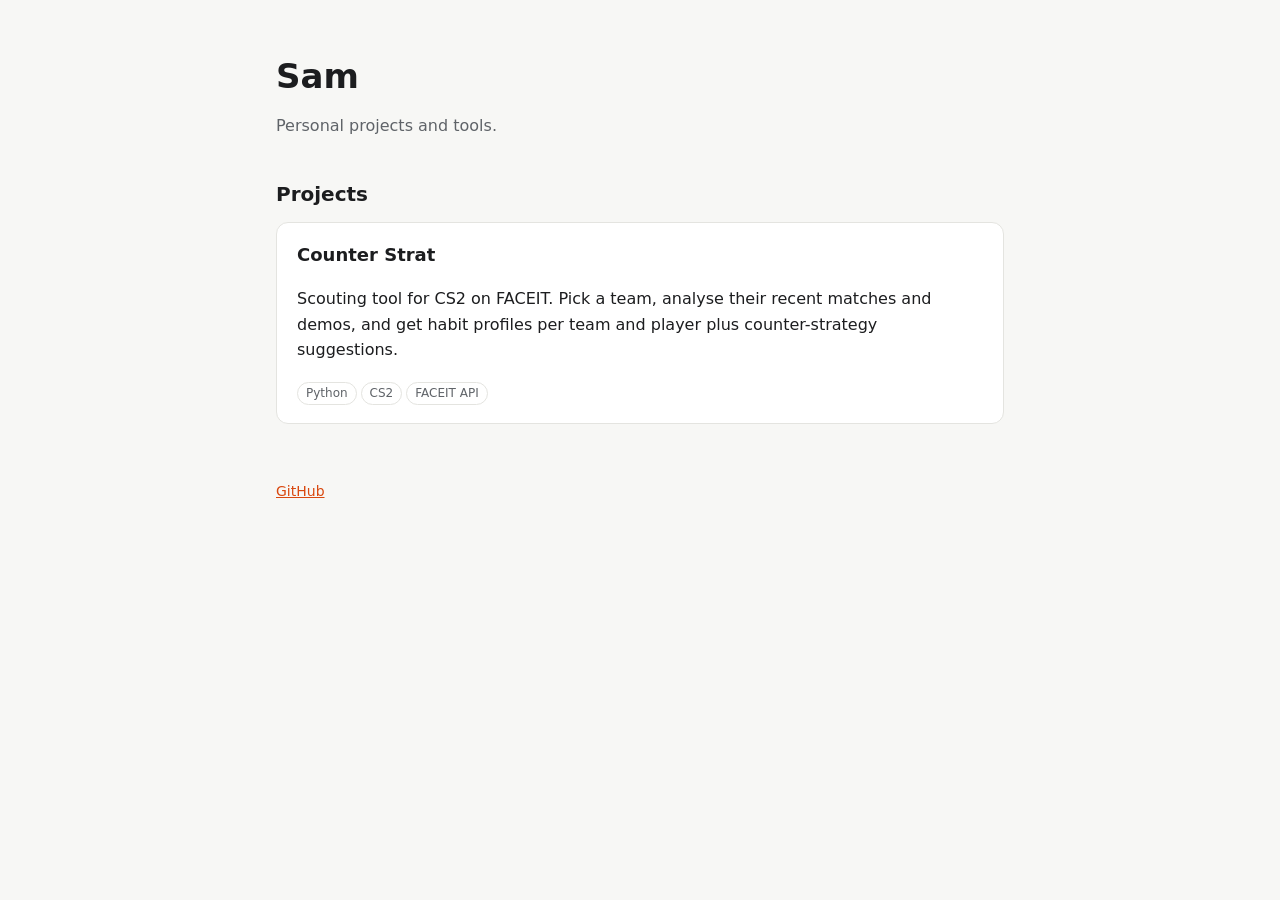
==== index.html @ d6b8cf2e "Set up personal site with Counter Strat project page Co-Authored-By: Claude Opus 5.5 <noreply@anthro" ====
<!doctype html>
<html lang="en">
<head>
<meta charset="utf-8">
<meta name="viewport" content="width=device-width, initial-scale=1">
<title>Sam's Projects</title>
<meta name="description" content="Personal projects by Sam.">
<link rel="stylesheet" href="assets/style.css">
</head>
<body>
<main>
  <h1>Sam</h1>
  <p class="muted">Personal projects and tools.</p>

  <h2>Projects</h2>
  <a class="card" href="counter-strat/">
    <h3>Counter Strat</h3>
    <p>Scouting tool for CS2 on FACEIT. Pick a team, analyse their recent matches and demos, and get habit
      profiles per team and player plus counter-strategy suggestions.</p>
    <span class="tag">Python</span><span class="tag">CS2</span><span class="tag">FACEIT API</span>
  </a>

  <footer><a href="https://github.com/vandensp">GitHub</a></footer>
</main>
</body>
</html>
---- assets/style.css ----
:root{--bg:#f7f7f5;--card:#ffffff;--fg:#1c1d1f;--muted:#5f6368;--line:#e4e4e0;--acc:#d9480f}
@media (prefers-color-scheme:dark){:root:not([data-theme="light"]){--bg:#121315;--card:#1b1d20;--fg:#ececec;--muted:#a0a4aa;--line:#2c2f33;--acc:#ff8a4c}}
:root[data-theme="dark"]{--bg:#121315;--card:#1b1d20;--fg:#ececec;--muted:#a0a4aa;--line:#2c2f33;--acc:#ff8a4c}
*{box-sizing:border-box}
body{margin:0;background:var(--bg);color:var(--fg);font:16px/1.6 system-ui,-apple-system,"Segoe UI",sans-serif}
main{max-width:760px;margin:0 auto;padding:56px 16px 80px}
a{color:var(--acc)}
h1{font-size:34px;line-height:1.2;margin:0 0 8px}
h2{font-size:20px;margin:40px 0 12px}
.muted{color:var(--muted)}
.card{display:block;background:var(--card);border:1px solid var(--line);border-radius:12px;padding:18px 20px;margin:12px 0;text-decoration:none;color:inherit}
a.card:hover{border-color:var(--acc)}
.card h3{margin:0 0 4px;font-size:18px}
.tag{display:inline-block;font-size:12px;padding:1px 8px;border:1px solid var(--line);border-radius:99px;color:var(--muted);margin-right:4px}
nav{font-size:14px;margin-bottom:32px}
ul{padding-left:20px}
code{background:var(--card);border:1px solid var(--line);border-radius:4px;padding:0 4px}
footer{margin-top:56px;font-size:14px;color:var(--muted)}
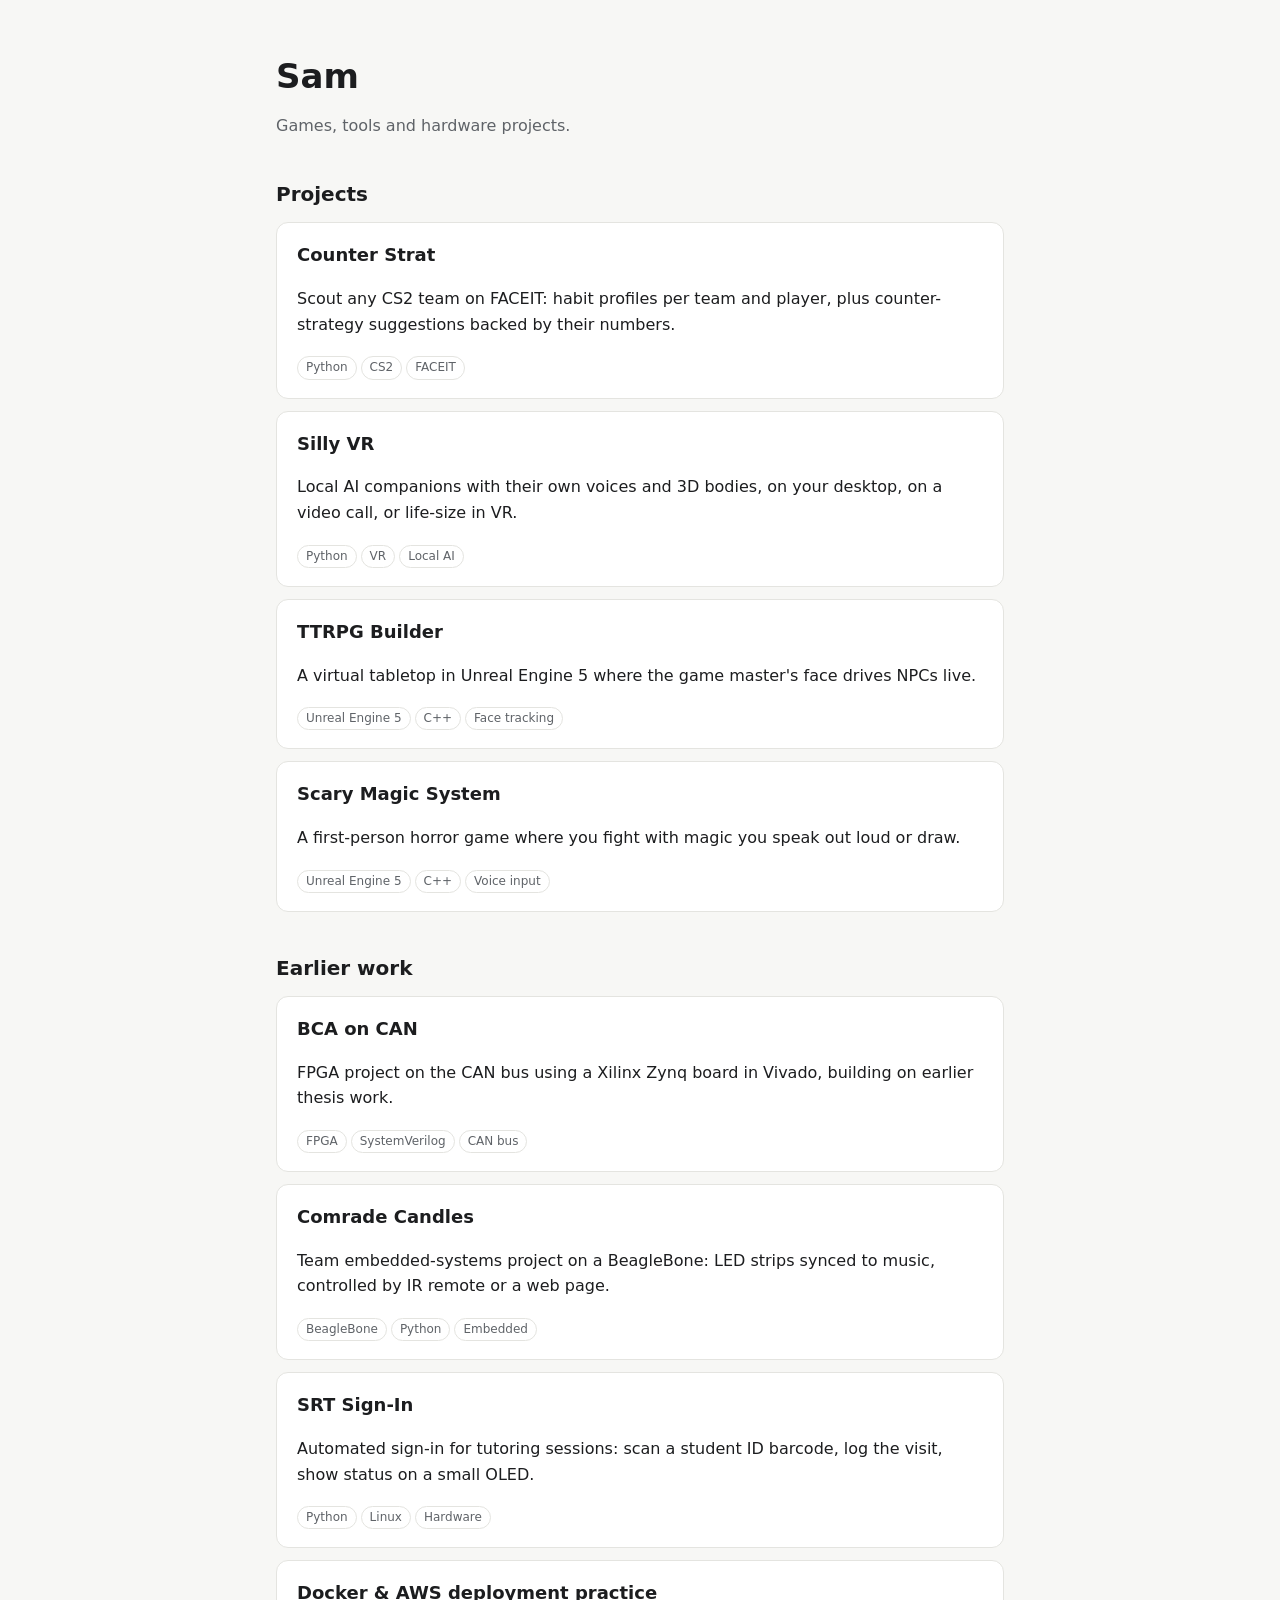
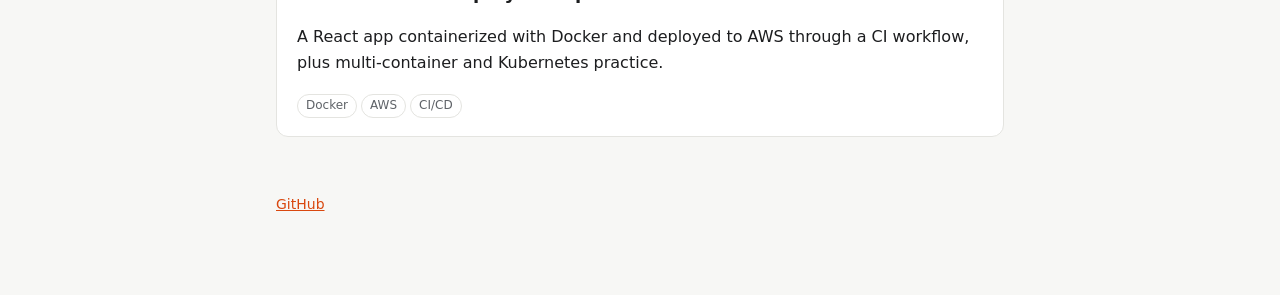
==== commit 4acc44d1: "Add project pages for Silly VR, TTRPG Builder and Scary Magic System Adds an Earlier work section, a" ====
--- a/index.html
+++ b/index.html
@@ -4,20 +4,56 @@
 <meta charset="utf-8">
 <meta name="viewport" content="width=device-width, initial-scale=1">
 <title>Sam's Projects</title>
-<meta name="description" content="Personal projects by Sam.">
+<meta name="description" content="Projects by Sam: games, tools and hardware.">
 <link rel="stylesheet" href="assets/style.css">
 </head>
 <body>
 <main>
   <h1>Sam</h1>
-  <p class="muted">Personal projects and tools.</p>
+  <p class="muted">Games, tools and hardware projects.</p>
 
   <h2>Projects</h2>
   <a class="card" href="counter-strat/">
     <h3>Counter Strat</h3>
-    <p>Scouting tool for CS2 on FACEIT. Pick a team, analyse their recent matches and demos, and get habit
-      profiles per team and player plus counter-strategy suggestions.</p>
-    <span class="tag">Python</span><span class="tag">CS2</span><span class="tag">FACEIT API</span>
+    <p>Scout any CS2 team on FACEIT: habit profiles per team and player, plus counter-strategy suggestions backed by their numbers.</p>
+    <span class="tag">Python</span><span class="tag">CS2</span><span class="tag">FACEIT</span>
+  </a>
+  <a class="card" href="silly-vr/">
+    <h3>Silly VR</h3>
+    <p>Local AI companions with their own voices and 3D bodies, on your desktop, on a video call, or life-size in VR.</p>
+    <span class="tag">Python</span><span class="tag">VR</span><span class="tag">Local AI</span>
+  </a>
+  <a class="card" href="ttrpg-builder/">
+    <h3>TTRPG Builder</h3>
+    <p>A virtual tabletop in Unreal Engine 5 where the game master's face drives NPCs live.</p>
+    <span class="tag">Unreal Engine 5</span><span class="tag">C++</span><span class="tag">Face tracking</span>
+  </a>
+  <a class="card" href="scary-magic-system/">
+    <h3>Scary Magic System</h3>
+    <p>A first-person horror game where you fight with magic you speak out loud or draw.</p>
+    <span class="tag">Unreal Engine 5</span><span class="tag">C++</span><span class="tag">Voice input</span>
+  </a>
+
+  <h2>Earlier work</h2>
+  <a class="card" href="https://github.com/vandensp/BCAonCAN">
+    <h3>BCA on CAN</h3>
+    <p>FPGA project on the CAN bus using a Xilinx Zynq board in Vivado, building on earlier thesis work.</p>
+    <span class="tag">FPGA</span><span class="tag">SystemVerilog</span><span class="tag">CAN bus</span>
+  </a>
+  <a class="card" href="https://github.com/rutantj/comrade-candles-ECE434">
+    <h3>Comrade Candles</h3>
+    <p>Team embedded-systems project on a BeagleBone: LED strips synced to music, controlled by IR remote or a web page.</p>
+    <span class="tag">BeagleBone</span><span class="tag">Python</span><span class="tag">Embedded</span>
+  </a>
+  <a class="card" href="https://github.com/vandensp/SRT-Sign-In">
+    <h3>SRT Sign-In</h3>
+    <p>Automated sign-in for tutoring sessions: scan a student ID barcode, log the visit, show status on a small OLED.</p>
+    <span class="tag">Python</span><span class="tag">Linux</span><span class="tag">Hardware</span>
+  </a>
+  <a class="card" href="https://github.com/vandensp/docker-react">
+    <h3>Docker &amp; AWS deployment practice</h3>
+    <p>A React app containerized with Docker and deployed to AWS through a CI workflow, plus multi-container and Kubernetes practice.</p>
+    <span class="tag">Docker</span><span class="tag">AWS</span><span class="tag">CI/CD</span>
   </a>
 
   <footer><a href="https://github.com/vandensp">GitHub</a></footer>
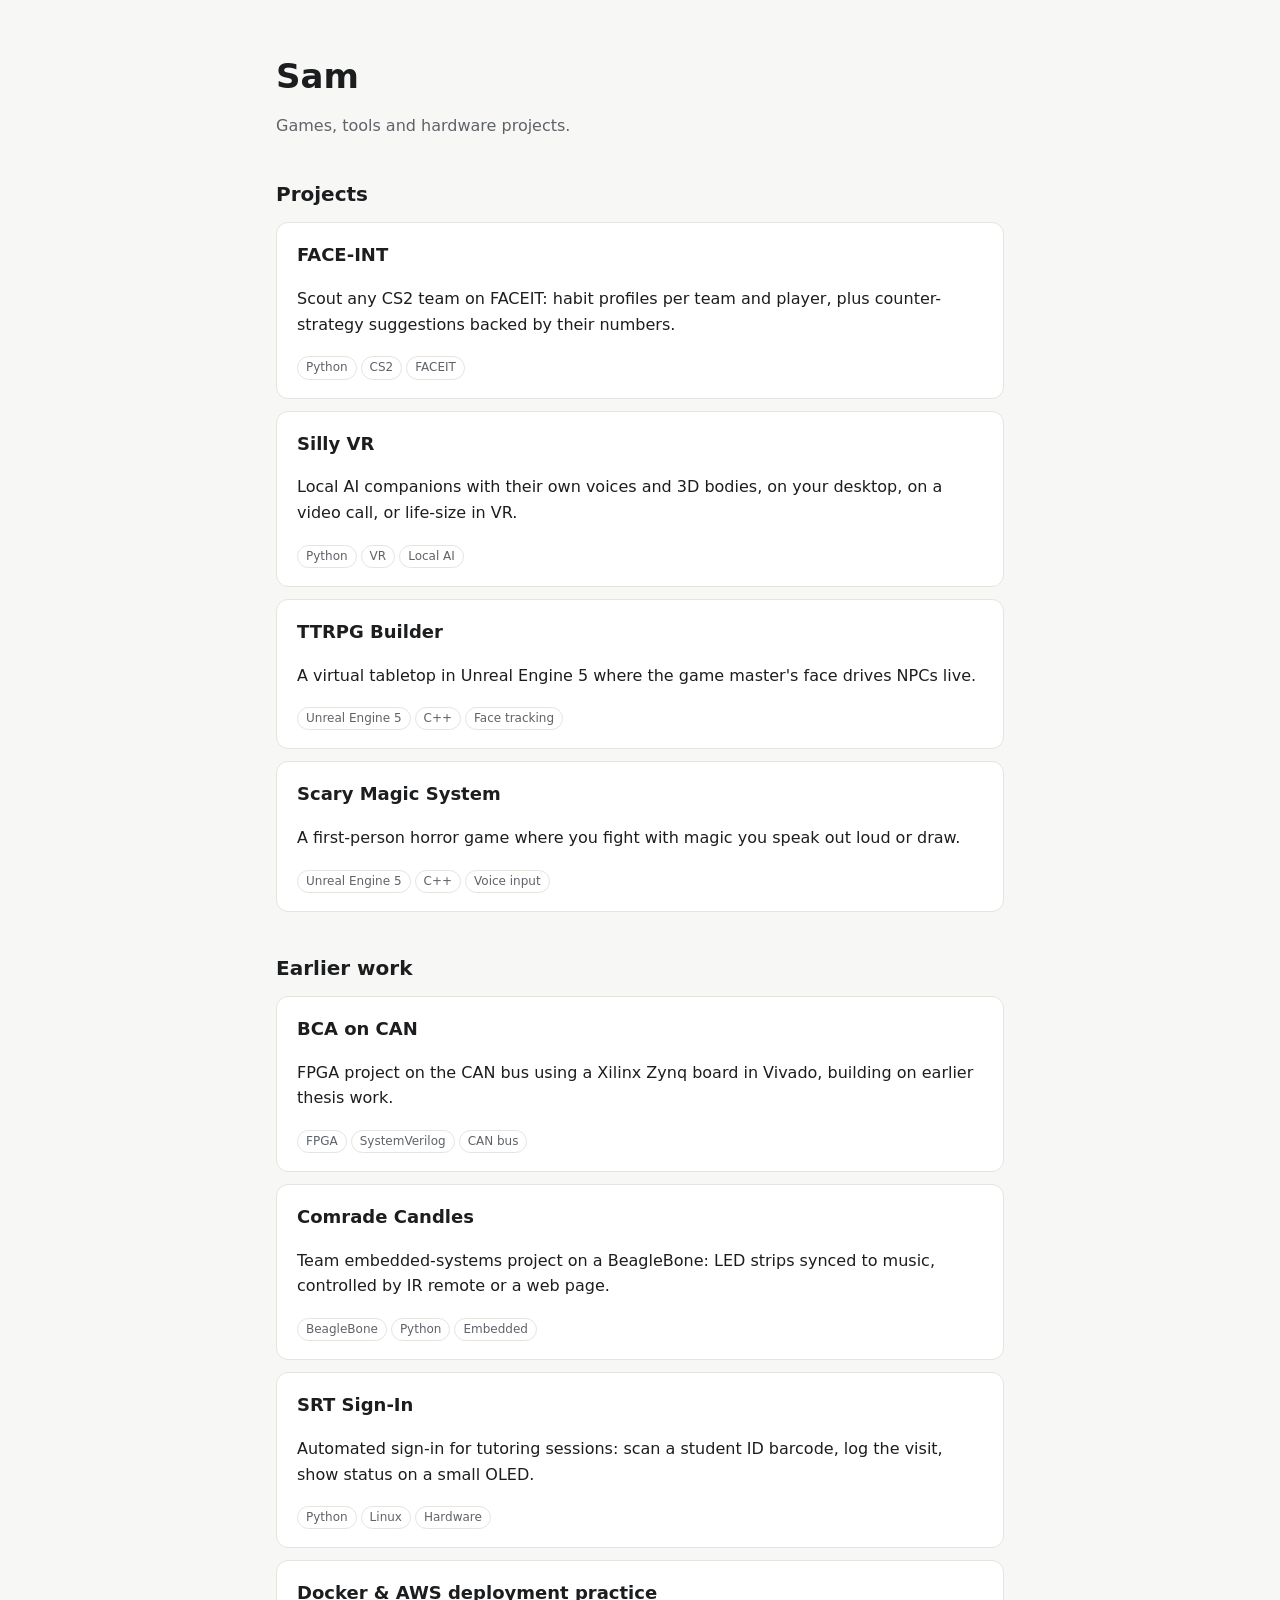
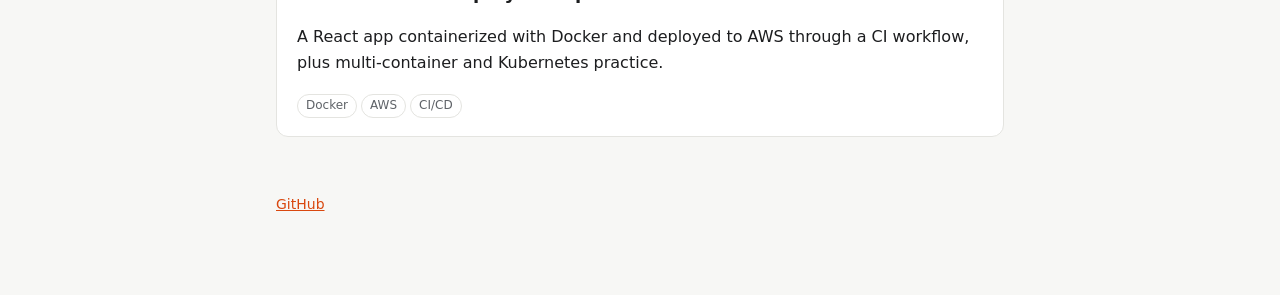
==== commit 37fb6498: "Rename the Counter Strat page to FACE-INT The page moves to /face-int/. The old /counter-strat/ addr" ====
--- a/index.html
+++ b/index.html
@@ -13,8 +13,8 @@
   <p class="muted">Games, tools and hardware projects.</p>
 
   <h2>Projects</h2>
-  <a class="card" href="counter-strat/">
-    <h3>Counter Strat</h3>
+  <a class="card" href="face-int/">
+    <h3>FACE-INT</h3>
     <p>Scout any CS2 team on FACEIT: habit profiles per team and player, plus counter-strategy suggestions backed by their numbers.</p>
     <span class="tag">Python</span><span class="tag">CS2</span><span class="tag">FACEIT</span>
   </a>
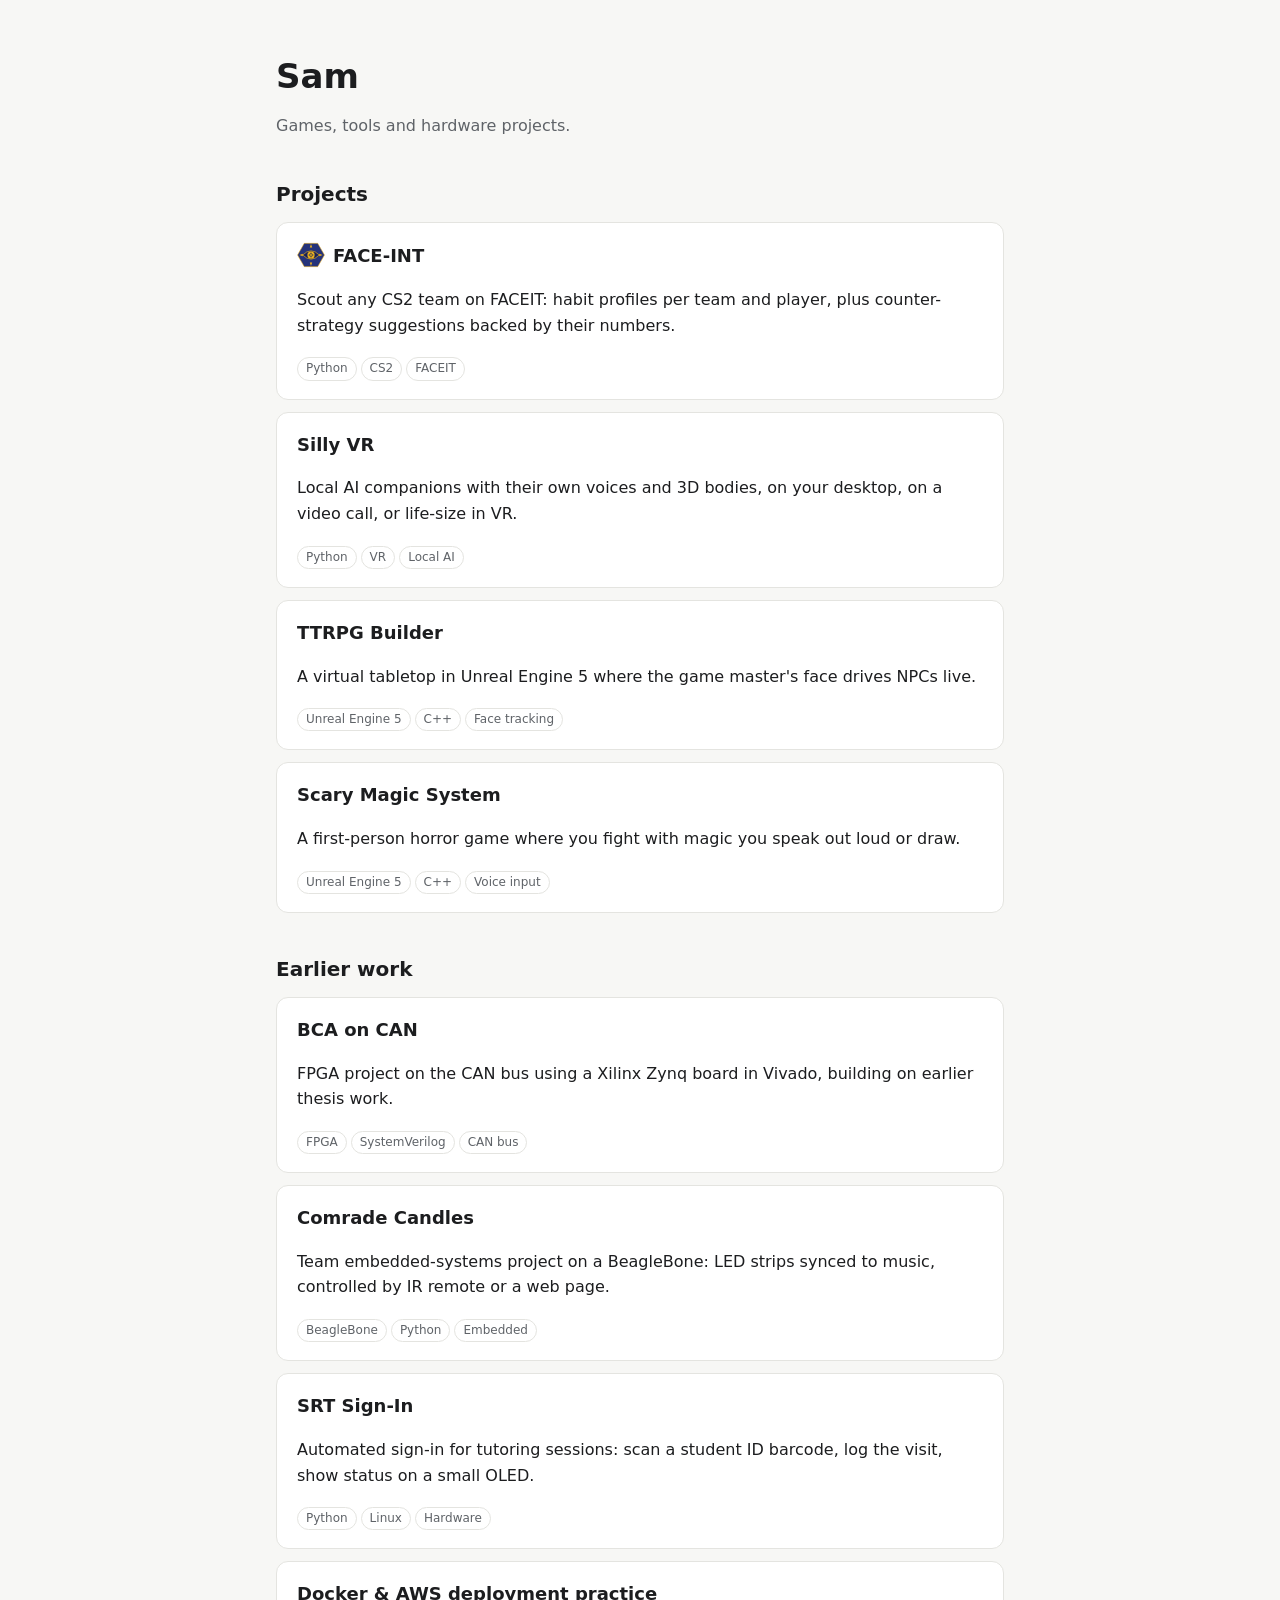
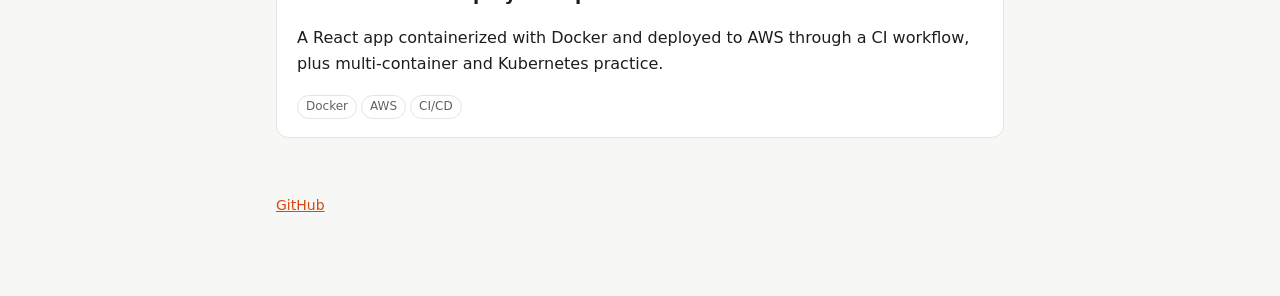
==== commit 5beaf052: "Add the FACE-INT Watcher logo to its page and home card Co-Authored-By: Claude Opus 5.5 <noreply@ant" ====
--- a/index.html
+++ b/index.html
@@ -14,7 +14,7 @@
 
   <h2>Projects</h2>
   <a class="card" href="face-int/">
-    <h3>FACE-INT</h3>
+    <h3><img src="face-int/logo.svg" alt="" width="28" height="28" style="vertical-align:-7px;margin-right:8px">FACE-INT</h3>
     <p>Scout any CS2 team on FACEIT: habit profiles per team and player, plus counter-strategy suggestions backed by their numbers.</p>
     <span class="tag">Python</span><span class="tag">CS2</span><span class="tag">FACEIT</span>
   </a>
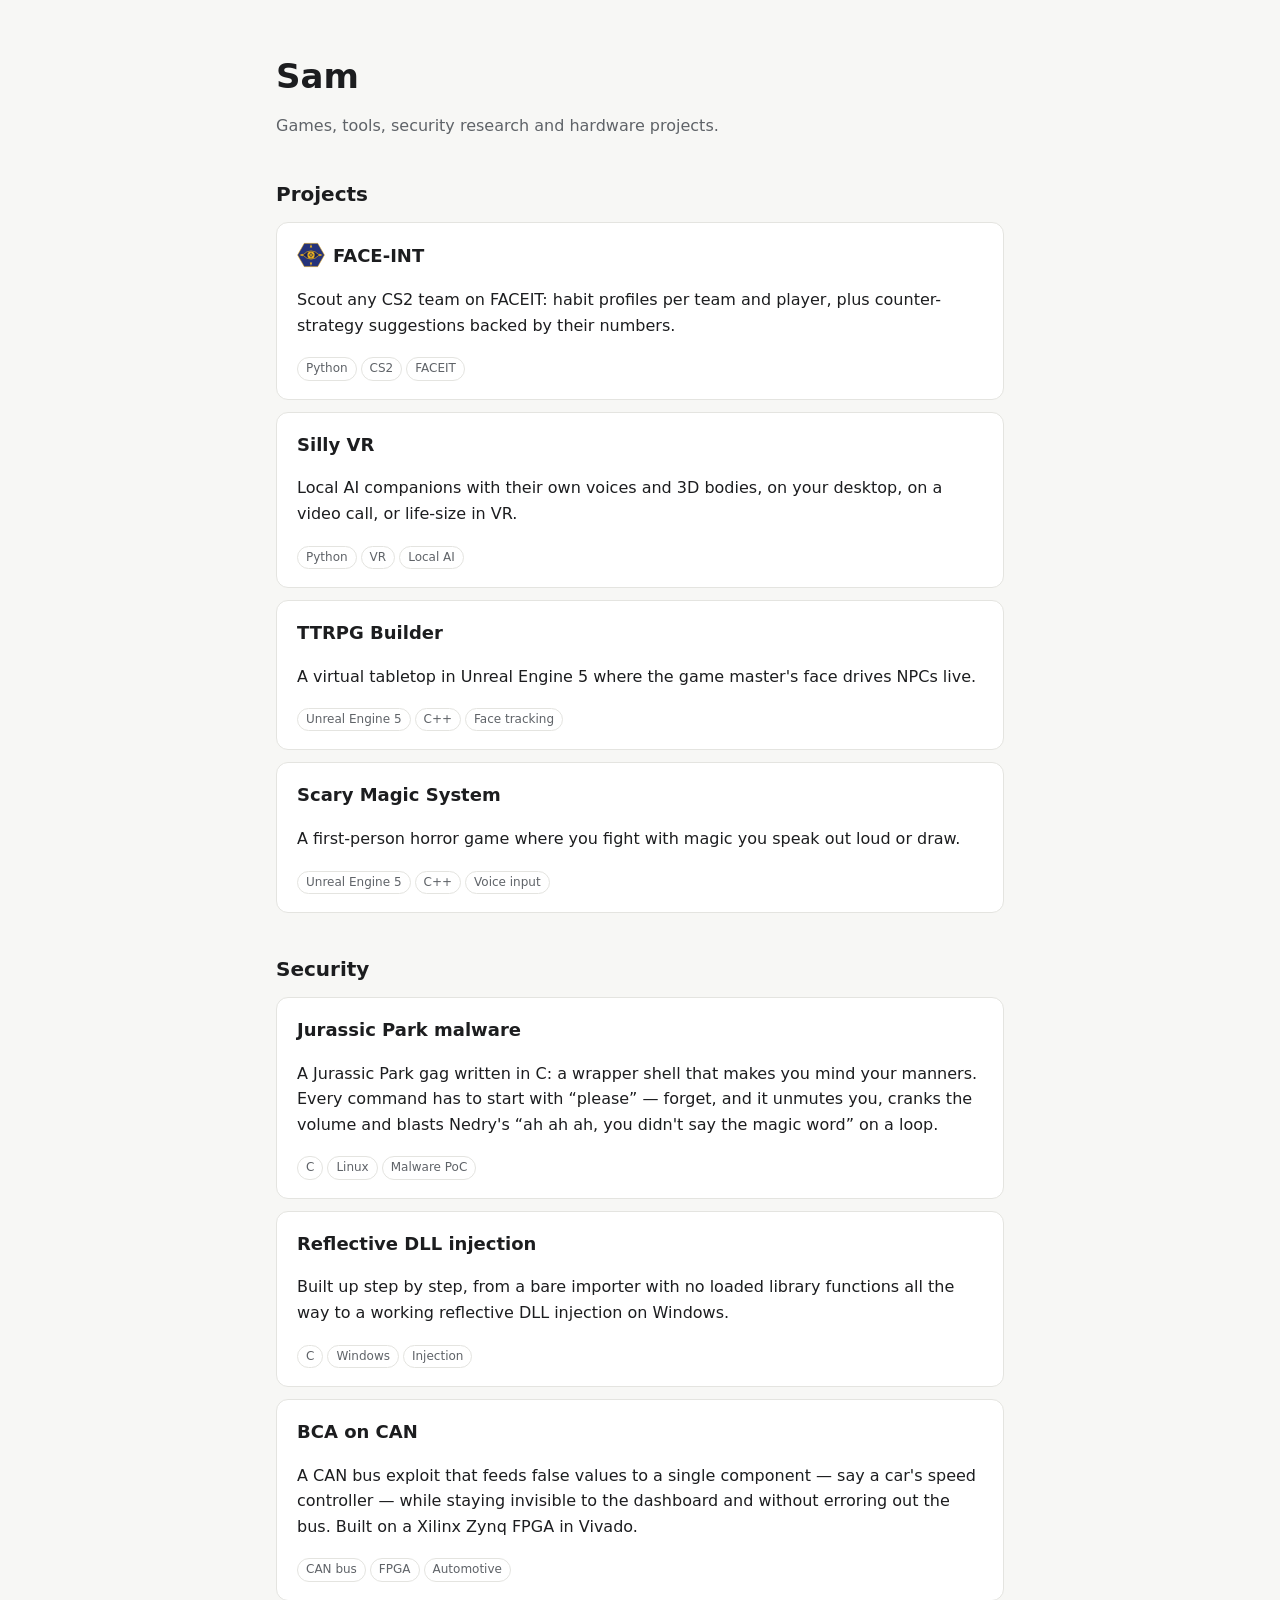
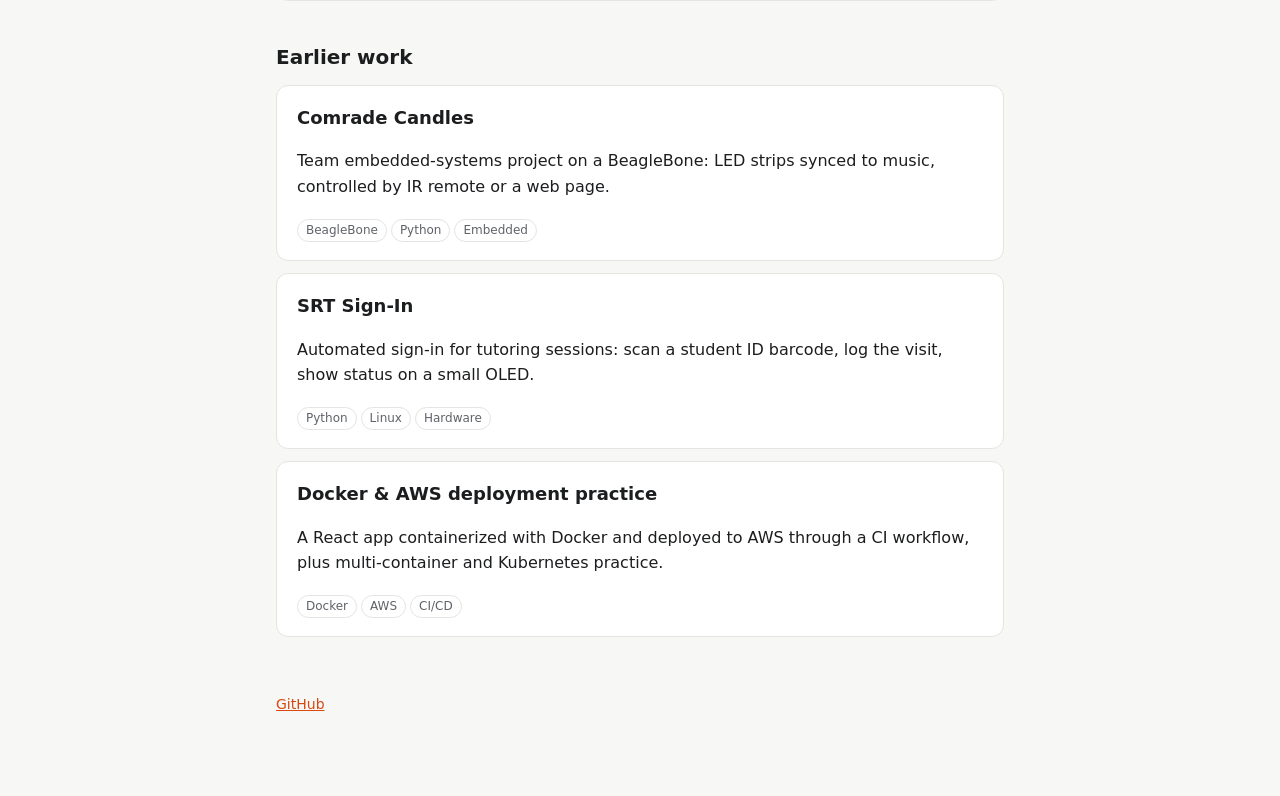
==== commit 89020d81: "Add Security projects and deepen project pages Add a Security section to the home page highlighting " ====
--- a/index.html
+++ b/index.html
@@ -4,13 +4,13 @@
 <meta charset="utf-8">
 <meta name="viewport" content="width=device-width, initial-scale=1">
 <title>Sam's Projects</title>
-<meta name="description" content="Projects by Sam: games, tools and hardware.">
+<meta name="description" content="Projects by Sam: games, tools, security research and hardware.">
 <link rel="stylesheet" href="assets/style.css">
 </head>
 <body>
 <main>
   <h1>Sam</h1>
-  <p class="muted">Games, tools and hardware projects.</p>
+  <p class="muted">Games, tools, security research and hardware projects.</p>
 
   <h2>Projects</h2>
   <a class="card" href="face-int/">
@@ -34,12 +34,28 @@
     <span class="tag">Unreal Engine 5</span><span class="tag">C++</span><span class="tag">Voice input</span>
   </a>
 
-  <h2>Earlier work</h2>
+  <h2>Security</h2>
+  <a class="card" href="https://github.com/vandensp/magic_word">
+    <h3>Jurassic Park malware</h3>
+    <p>A Jurassic Park gag written in C: a wrapper shell that makes you mind your manners. Every command has to start
+      with &ldquo;please&rdquo; &mdash; forget, and it unmutes you, cranks the volume and blasts Nedry's
+      &ldquo;ah ah ah, you didn't say the magic word&rdquo; on a loop.</p>
+    <span class="tag">C</span><span class="tag">Linux</span><span class="tag">Malware PoC</span>
+  </a>
+  <a class="card" href="https://github.com/vandensp/reflective-dll">
+    <h3>Reflective DLL injection</h3>
+    <p>Built up step by step, from a bare importer with no loaded library functions all the way to a working reflective
+      DLL injection on Windows.</p>
+    <span class="tag">C</span><span class="tag">Windows</span><span class="tag">Injection</span>
+  </a>
   <a class="card" href="https://github.com/vandensp/BCAonCAN">
     <h3>BCA on CAN</h3>
-    <p>FPGA project on the CAN bus using a Xilinx Zynq board in Vivado, building on earlier thesis work.</p>
-    <span class="tag">FPGA</span><span class="tag">SystemVerilog</span><span class="tag">CAN bus</span>
+    <p>A CAN bus exploit that feeds false values to a single component &mdash; say a car's speed controller &mdash;
+      while staying invisible to the dashboard and without erroring out the bus. Built on a Xilinx Zynq FPGA in Vivado.</p>
+    <span class="tag">CAN bus</span><span class="tag">FPGA</span><span class="tag">Automotive</span>
   </a>
+
+  <h2>Earlier work</h2>
   <a class="card" href="https://github.com/rutantj/comrade-candles-ECE434">
     <h3>Comrade Candles</h3>
     <p>Team embedded-systems project on a BeagleBone: LED strips synced to music, controlled by IR remote or a web page.</p>
